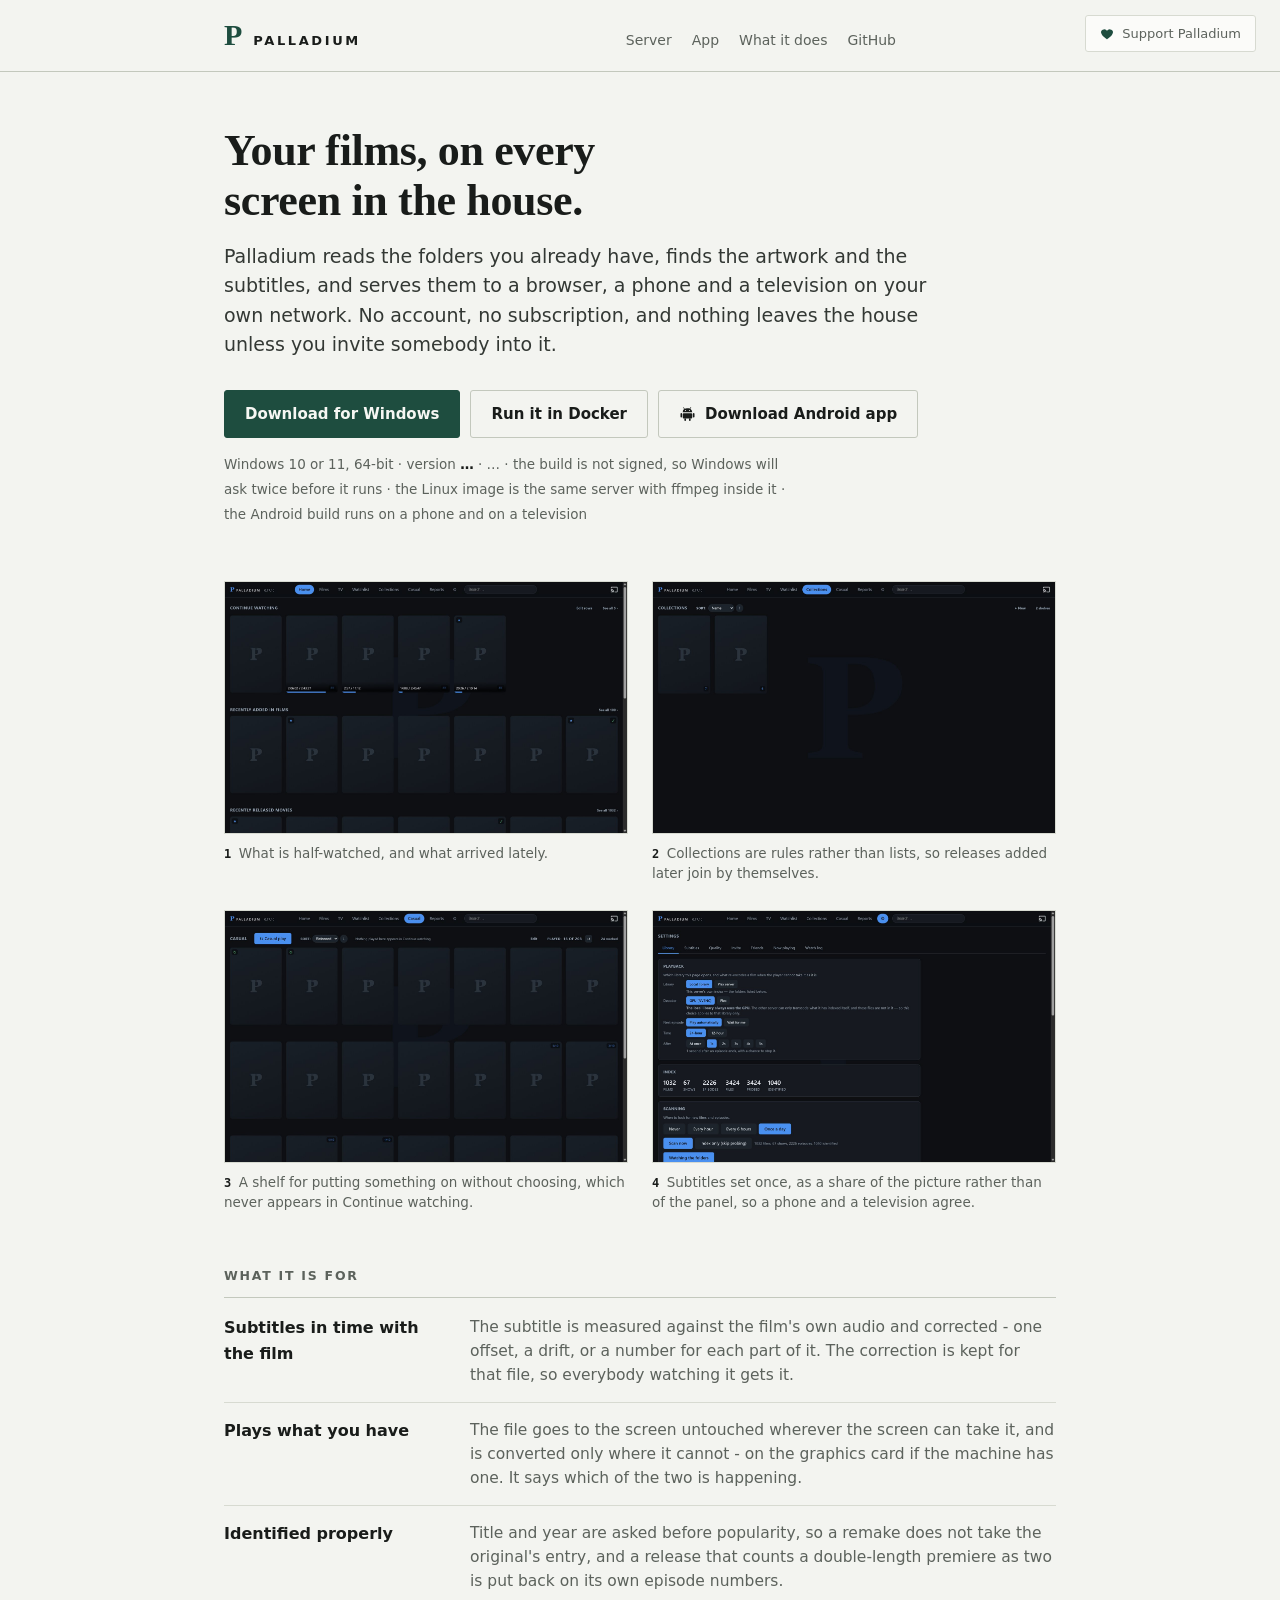
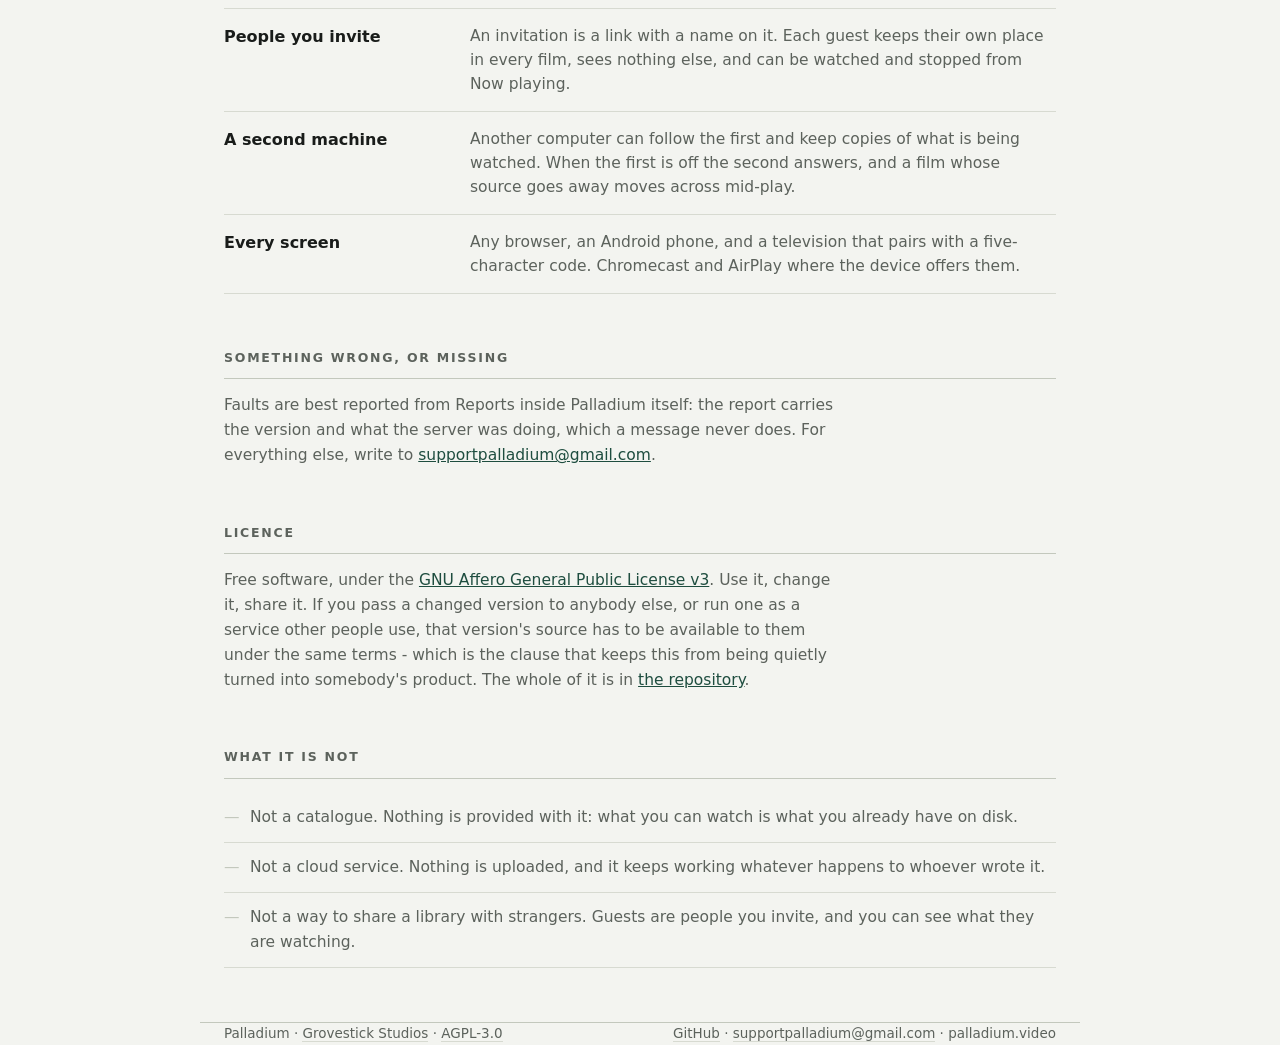
==== site/index.html @ fcfaceb7 "Palladium 0.17.181 A media server for the folders you already have: it indexes films and series, fet" ====
<!doctype html>
<html lang="en">
<head>
<meta charset="utf-8">
<meta name="viewport" content="width=device-width, initial-scale=1">
<title>Palladium</title>
<meta name="description" content="A media server you run yourself. Your films and series, on every screen in the house. Windows installer or Docker image, no account, nothing uploaded.">
<meta property="og:title" content="Palladium">
<meta property="og:description" content="Your films and series, on every screen in the house. No account, no subscription, nothing uploaded.">
<meta property="og:type" content="website">
<link rel="icon" href="data:image/svg+xml,<svg xmlns='http://www.w3.org/2000/svg' viewBox='0 0 32 32'><text y='25' x='6' font-family='Georgia,serif' font-size='26' font-weight='700' fill='%231e4d3f'>P</text></svg>">
<style>
/* ---- paper ----
   A page about somebody's own library, set like something out of one: paper rather
   than a screen, ink rather than white text, and one colour - the green of a library
   binding - doing every job an accent has to do. Nothing is loaded from anywhere: the
   faces are the ones already on the machine reading this, which is also the only
   honest arrangement for a page that promises nothing is sent anywhere. */
:root{
  --paper:#f3f4f0;      /* a cool paper, biased green rather than cream */
  --plate:#fbfbf9;      /* what sits on it: lighter, never a shadow */
  --line:#d7dad1;
  --rule:#c3c8bd;       /* the darker hairline, for what divides sections */
  --ink:#191c1a;
  --muted:#5c625c;
  --accent:#1e4d3f;     /* a binding, not a button */
  --accentIn:#f6f7f3;
  --serif:"Iowan Old Style","Palatino Linotype",Palatino,"Book Antiqua",Georgia,serif;
  --sans:system-ui,-apple-system,"Segoe UI",Roboto,"Helvetica Neue",sans-serif;
  --mono:ui-monospace,"Cascadia Mono",Consolas,"DejaVu Sans Mono",monospace;
}
*{box-sizing:border-box}
body{margin:0;background:var(--paper);color:var(--ink);
  font:17px/1.62 var(--sans);-webkit-font-smoothing:antialiased}
a{color:var(--accent)}
.wrap{max-width:880px;margin:0 auto;padding:0 24px}

/* ---- masthead ---- */
header{border-bottom:1px solid var(--rule)}
header .wrap{display:flex;align-items:baseline;gap:20px;padding:20px 24px 16px}
.brand{display:flex;align-items:baseline;gap:11px;text-decoration:none;color:var(--ink)}
.brand b{font-family:var(--serif);font-size:30px;line-height:1;color:var(--accent);
  font-weight:600}
.brand span{font-weight:600;letter-spacing:.2em;text-transform:uppercase;font-size:13px}
nav{margin-left:auto;display:flex;gap:20px;font-size:14px;padding-right:160px}
nav a{color:var(--muted);text-decoration:none;padding-bottom:2px;
  border-bottom:1px solid transparent}
nav a:hover{color:var(--ink);border-bottom-color:var(--rule)}

/* ---- the opening ---- */
h1{font-family:var(--serif);font-weight:600;font-size:clamp(31px,5vw,44px);
  line-height:1.14;letter-spacing:-.008em;margin:54px 0 16px;max-width:19ch;
  text-wrap:balance}
.lede{font-size:19px;line-height:1.55;max-width:60ch;margin:0 0 30px;color:#333834}

.take{display:flex;gap:10px;flex-wrap:wrap;margin:0 0 14px}
.dl{display:inline-flex;align-items:center;background:var(--accent);color:var(--accentIn);
  border:1px solid var(--accent);border-radius:3px;padding:11px 20px;font-weight:600;
  font-size:15px;text-decoration:none}
.dl:hover{background:#173d32;border-color:#173d32}
.dl.quiet{background:transparent;color:var(--ink);border-color:var(--rule)}
.dl.quiet:hover{background:var(--plate);border-color:var(--muted)}
.droid{width:17px;height:17px;fill:currentColor;margin-right:9px;flex:0 0 auto}
.facts{color:var(--muted);font-size:13.5px;line-height:1.85;margin:0 0 54px;
  max-width:66ch}
.facts b{color:var(--ink);font-variant-numeric:tabular-nums}

/* ---- plates ----
   Screenshots as plates in a manual: numbered, ruled off, captioned underneath. The
   numbers are not decoration - four pictures of one program need telling apart, and
   a caption that begins with its own number can be referred to. */
.plates{display:grid;grid-template-columns:1fr 1fr;gap:26px 24px;margin:0 0 54px}
.plates figure{margin:0}
.plates img{width:100%;height:auto;display:block;border:1px solid var(--line);
  background:var(--plate)}
.plates figcaption{margin:9px 0 0;color:var(--muted);font-size:13.5px;line-height:1.5}
.plates figcaption b{color:var(--ink);font-weight:600;font-family:var(--mono);
  font-size:12px;letter-spacing:.04em;margin-right:7px}

h2{font-family:var(--sans);font-size:12.5px;letter-spacing:.14em;text-transform:uppercase;
  color:var(--muted);font-weight:700;margin:0 0 2px;padding-bottom:10px;
  border-bottom:1px solid var(--rule)}

/* ---- what it is for: a ruled list, read down ---- */
.does{margin:0 0 54px}
.does div{display:grid;grid-template-columns:220px 1fr;gap:6px 26px;
  padding:15px 0;border-bottom:1px solid var(--line)}
.does b{font-size:16px;font-weight:600}
.does p{margin:0;color:var(--muted);font-size:15.5px;line-height:1.55}

.plain{margin:14px 0 54px;padding:0;list-style:none;color:var(--muted);font-size:15.5px}
.plain li{margin:0;padding:12px 0 12px 26px;border-bottom:1px solid var(--line);
  position:relative}
.plain li::before{content:"\2014";position:absolute;left:0;color:var(--rule)}

.write{margin:14px 0 54px;color:var(--muted);font-size:15.5px;max-width:62ch}

footer{border-top:1px solid var(--rule);margin-top:10px;padding:22px 0 46px;
  color:var(--muted);font-size:13.5px;display:flex;justify-content:space-between;
  gap:16px;flex-wrap:wrap}
footer a{color:var(--muted);text-decoration:none;border-bottom:1px solid var(--line)}
footer a:hover{color:var(--accent);border-bottom-color:var(--accent)}

/* ---- the tin by the door ----
   Top right, small and quiet. Nothing here is asked for; it is only left where
   somebody who wants to can find it. */
#give{position:fixed;right:24px;top:15px;z-index:5;
  display:inline-flex;align-items:center;gap:8px;
  padding:7px 14px;border-radius:3px;border:1px solid var(--line);
  background:var(--plate);color:var(--muted);cursor:pointer;font:inherit;font-size:13px}
#give:hover,#give:focus-visible{color:var(--ink);border-color:var(--muted)}
#give svg{width:14px;height:14px;fill:var(--accent)}

#tin{position:fixed;inset:0;z-index:6;display:none;align-items:center;
  justify-content:center;background:rgba(25,28,26,.45);padding:20px}
#tin.on{display:flex}
#tin .card{max-width:400px;width:100%;padding:28px 28px 22px;border-radius:3px;
  background:var(--plate);border:1px solid var(--rule);text-align:center}
#tin h3{font-family:var(--serif);margin:0 0 10px;font-size:22px;font-weight:600}
#tin p{margin:0 0 18px;color:var(--muted);font-size:14.5px;line-height:1.55}
#tin img{width:186px;height:186px;margin:0 auto 18px;display:block;
  border:1px solid var(--line);background:#fff;padding:8px}
#tin .go{display:inline-block;padding:10px 22px;border-radius:3px;
  background:var(--accent);color:var(--accentIn);text-decoration:none;font-weight:600}
#tin .go:hover{background:#173d32}
#tin .shut{display:block;margin:14px auto 0;background:none;border:0;
  color:var(--muted);font:inherit;font-size:13.5px;cursor:pointer}
#tin .shut:hover{color:var(--ink)}

@media (max-width:720px){
  .plates,.does div{grid-template-columns:1fr}
  .does div{gap:3px}
  nav{padding-right:0;gap:16px;font-size:13.5px}
  header .wrap{flex-wrap:wrap;gap:12px}
  #give{right:16px;top:auto;bottom:14px;font-size:12.5px}
}
</style>
</head>
<body>
<header><div class="wrap">
  <a class="brand" href="/"><b>P</b> <span>Palladium</span></a>
  <nav>
    <a href="/server">Server</a>
    <a href="/app">App</a>
    <a href="/features">What it does</a>
    <a href="https://github.com/grovestick/palladium">GitHub</a>
  </nav>
</div></header>

<main class="wrap">
  <h1>Your films, on every screen in the house.</h1>
  <p class="lede">Palladium reads the folders you already have, finds the artwork and
  the subtitles, and serves them to a browser, a phone and a television on your own
  network. No account, no subscription, and nothing leaves the house unless you invite
  somebody into it.</p>

  <div class="take">
    <a class="dl" href="https://get.palladium.video/build">Download for Windows</a>
    <a class="dl quiet" href="/server#linux">Run it in Docker</a>
    <a class="dl quiet" href="/app"><svg class="droid" viewBox="0 0 24 24" aria-hidden="true"><path d="M7.1 5.6 5.9 3.7a.45.45 0 0 1 .76-.48l1.25 1.98A7.7 7.7 0 0 1 12 4.5c1.09 0 2.13.19 3.09.53l1.25-1.98a.45.45 0 1 1 .76.48l-1.2 1.9A6.2 6.2 0 0 1 18.7 10.4H5.3a6.2 6.2 0 0 1 1.8-4.8zM9.1 8.5a.78.78 0 1 0 0-1.56.78.78 0 0 0 0 1.56zm5.8 0a.78.78 0 1 0 0-1.56.78.78 0 0 0 0 1.56z"/><rect x="5.3" y="11.5" width="13.4" height="7.6" rx="1.3"/><rect x="2.1" y="11.4" width="2.3" height="6.2" rx="1.15"/><rect x="19.6" y="11.4" width="2.3" height="6.2" rx="1.15"/><rect x="7.6" y="18.6" width="2.3" height="4.1" rx="1.15"/><rect x="14.1" y="18.6" width="2.3" height="4.1" rx="1.15"/></svg>Download Android app</a>
  </div>
  <p class="facts">
    Windows 10 or 11, 64-bit &middot; version <b id="ver">…</b> &middot;
    <span id="size">…</span> &middot; the build is not signed, so Windows will ask
    twice before it runs &middot; the Linux image is the same server with ffmpeg
    inside it &middot; the Android build runs on a phone and on a television
  </p>

  <div class="plates">
    <figure>
      <img src="img/home.jpg" alt="The front page: rows of what is being watched and what was added"
           width="1600" height="1000" loading="lazy">
      <figcaption><b>1</b>What is half-watched, and what arrived lately.</figcaption>
    </figure>
    <figure>
      <img src="img/collections.jpg" alt="Collections drawn as posters, each with what it holds"
           width="1600" height="1000" loading="lazy">
      <figcaption><b>2</b>Collections are rules rather than lists, so releases added
      later join by themselves.</figcaption>
    </figure>
    <figure>
      <img src="img/casual.jpg" alt="The casual shelf, with the shuffle button and how far it has got"
           width="1600" height="1000" loading="lazy">
      <figcaption><b>3</b>A shelf for putting something on without choosing, which
      never appears in Continue watching.</figcaption>
    </figure>
    <figure>
      <img src="img/settings.jpg" alt="The settings screen, with the subtitle appearance controls"
           width="1600" height="1000" loading="lazy">
      <figcaption><b>4</b>Subtitles set once, as a share of the picture rather than of
      the panel, so a phone and a television agree.</figcaption>
    </figure>
  </div>

  <h2>What it is for</h2>
  <div class="does">
    <div><b>Subtitles in time with the film</b><p>The subtitle is measured against the
      film's own audio and corrected - one offset, a drift, or a number for each part
      of it. The correction is kept for that file, so everybody watching it gets
      it.</p></div>
    <div><b>Plays what you have</b><p>The file goes to the screen untouched wherever
      the screen can take it, and is converted only where it cannot - on the graphics
      card if the machine has one. It says which of the two is happening.</p></div>
    <div><b>Identified properly</b><p>Title and year are asked before popularity, so a
      remake does not take the original's entry, and a release that counts a
      double-length premiere as two is put back on its own episode numbers.</p></div>
    <div><b>People you invite</b><p>An invitation is a link with a name on it. Each
      guest keeps their own place in every film, sees nothing else, and can be watched
      and stopped from Now playing.</p></div>
    <div><b>A second machine</b><p>Another computer can follow the first and keep
      copies of what is being watched. When the first is off the second answers, and a
      film whose source goes away moves across mid-play.</p></div>
    <div><b>Every screen</b><p>Any browser, an Android phone, and a television that
      pairs with a five-character code. Chromecast and AirPlay where the device offers
      them.</p></div>
  </div>

  <h2>Something wrong, or missing</h2>
  <p class="write">Faults are best reported from Reports inside Palladium itself: the
  report carries the version and what the server was doing, which a message never
  does. For everything else, write to
  <a href="mailto:supportpalladium@gmail.com">supportpalladium@gmail.com</a><noscript> (supportpalladium at gmail dot com)</noscript>.</p>

  <h2>Licence</h2>
  <p class="write">Free software, under the
  <a href="https://www.gnu.org/licenses/agpl-3.0.html">GNU Affero General Public License v3</a>. Use it, change it, share it.
  If you pass a changed version to anybody else, or run one as a service other people
  use, that version's source has to be available to them under the same terms - which
  is the clause that keeps this from being quietly turned into somebody's product.
  The whole of it is in <a href="https://github.com/grovestick/palladium">the repository</a>.</p>

  <h2>What it is not</h2>
  <ul class="plain">
    <li>Not a catalogue. Nothing is provided with it: what you can watch is what you
      already have on disk.</li>
    <li>Not a cloud service. Nothing is uploaded, and it keeps working whatever
      happens to whoever wrote it.</li>
    <li>Not a way to share a library with strangers. Guests are people you invite, and
      you can see what they are watching.</li>
  </ul>
</main>

<footer class="wrap">
  <span>Palladium &middot; <a href="https://grovestick.com/">Grovestick Studios</a>
        &middot; <a href="https://www.gnu.org/licenses/agpl-3.0.html">AGPL-3.0</a></span>
  <span><a href="https://github.com/grovestick/palladium">GitHub</a> &middot;
        <a href="mailto:supportpalladium@gmail.com">supportpalladium@gmail.com</a><noscript> (supportpalladium at gmail dot com)</noscript> &middot; palladium.video</span>
</footer>

<!-- The tin by the door: the same PayPal link as a button and as a code to scan. -->
<button id="give" type="button" aria-haspopup="dialog">
  <svg viewBox="0 0 24 24" aria-hidden="true"><path d="M12 21s-7.5-4.7-9.3-9A5.2 5.2 0 0 1 12 6.6 5.2 5.2 0 0 1 21.3 12c-1.8 4.3-9.3 9-9.3 9z"/></svg>
  Support Palladium
</button>

<div id="tin" role="dialog" aria-modal="true" aria-labelledby="tinhead">
  <div class="card">
    <h3 id="tinhead">Support Palladium</h3>
    <p>Palladium is free, and it stays free. If it has earned a place in your evenings
       and you would like to put something in, it goes straight back into the work -
       the hours, and the machines it is tested on. Entirely optional, and quietly
       appreciated.</p>
    <img id="tinqr" src="img/donate.png" alt="A code to scan to donate" hidden>
    <a class="go" id="tinlink" href="#" target="_blank" rel="noopener">Donate with PayPal</a>
    <button class="shut" type="button">No thanks</button>
  </div>
</div>

<script>
// Where the button and the code both point: the same PayPal link the code carries.
var PAYPAL = "https://www.paypal.com/qrcodes/managed/90dfb904-1238-445b-a74c-0c87d6259cdc";

(function () {
  var give = document.getElementById("give");
  var tin = document.getElementById("tin");
  var link = document.getElementById("tinlink");
  var qr = document.getElementById("tinqr");
  link.href = PAYPAL;
  // the picture only appears if it is there: a broken image is worse than none
  var probe = new Image();
  probe.onload = function () { qr.hidden = false; };
  probe.src = "img/donate.png";

  var show = function (on) {
    tin.classList.toggle("on", on);
    if (on) link.focus();
    else give.focus();
  };
  give.onclick = function () { show(true); };
  tin.querySelector(".shut").onclick = function () { show(false); };
  tin.onclick = function (e) { if (e.target === tin) show(false); };
  document.addEventListener("keydown", function (e) {
    if (e.key === "Escape" && tin.classList.contains("on")) show(false);
  });
})();

// the numbers come from the file the server itself reads, so the page and a running
// copy never disagree about which build is current
fetch("/server.json").then(function (r) { return r.json(); }).then(function (said) {
  document.getElementById("ver").textContent = said.version || "";
  document.getElementById("size").textContent =
    Math.round((said.size || 0) / 1e6) + " MB";
}).catch(function () {});
</script>
</body>
</html>
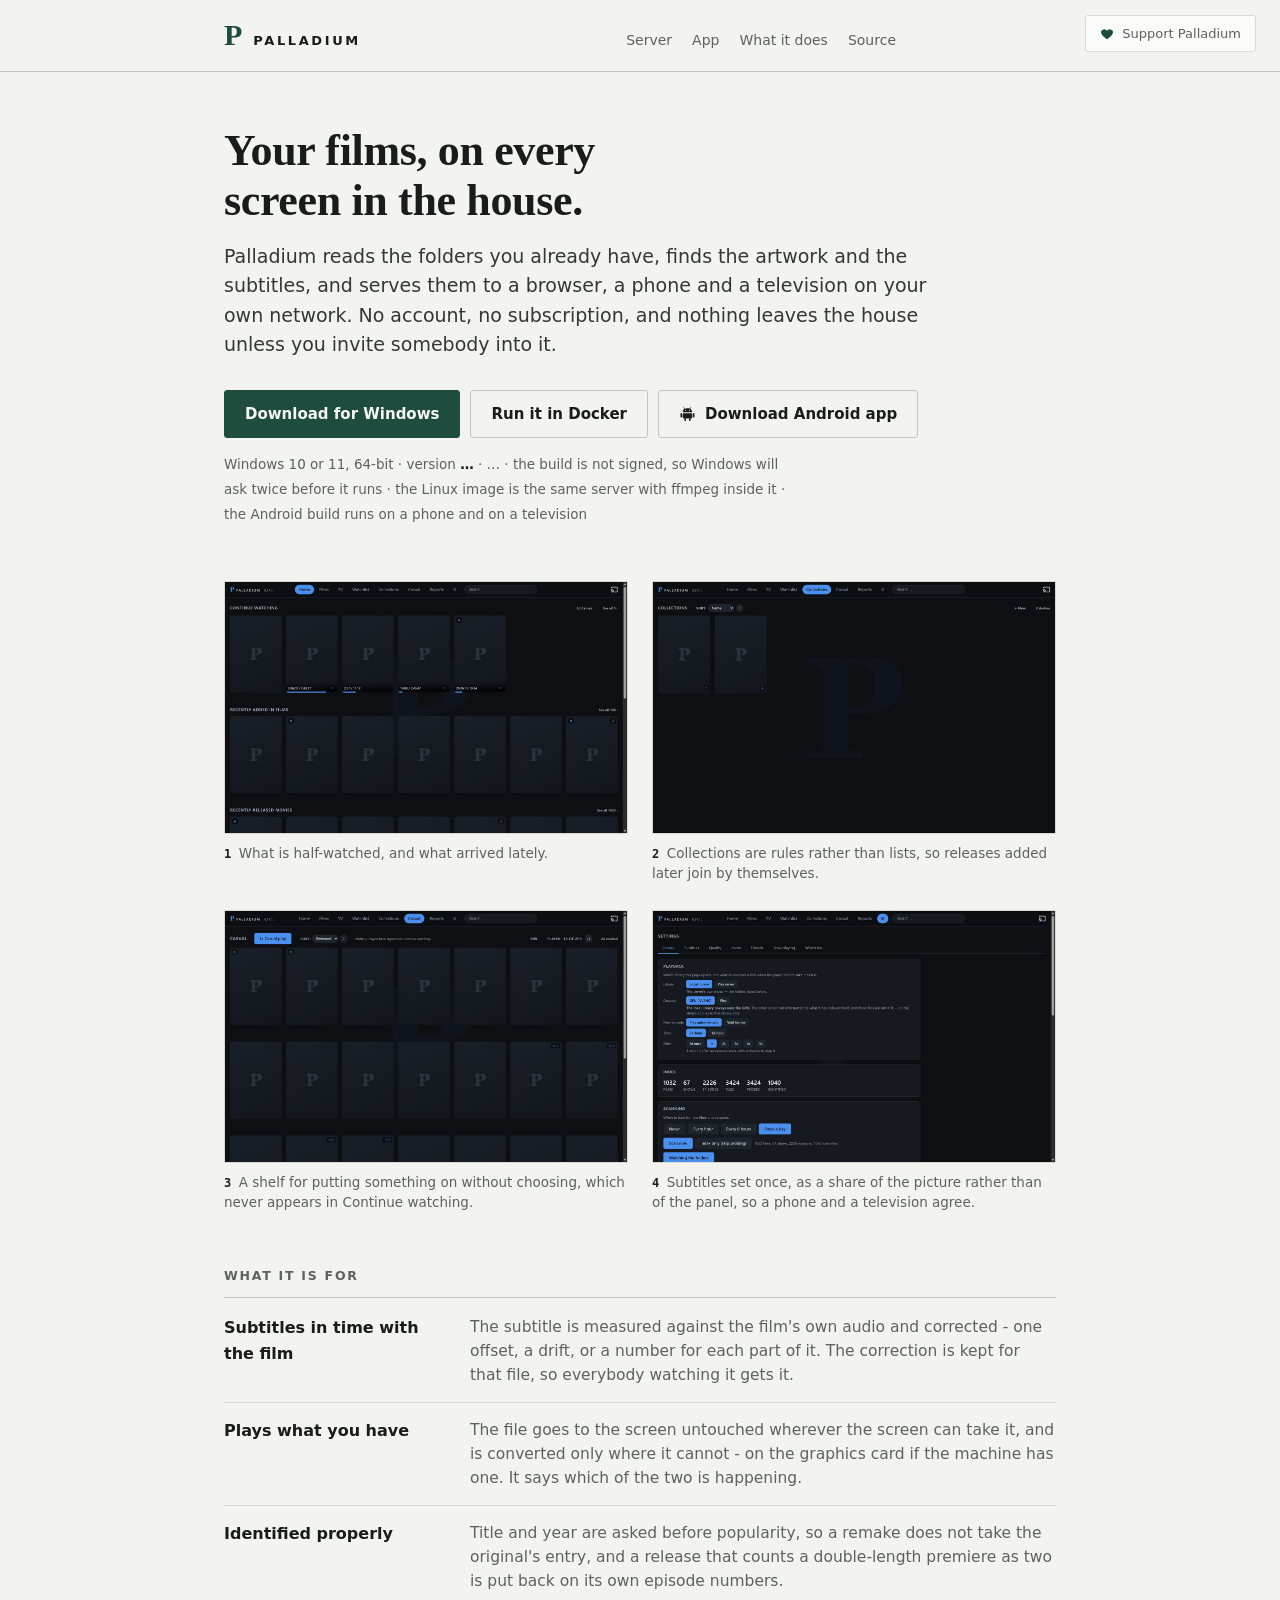
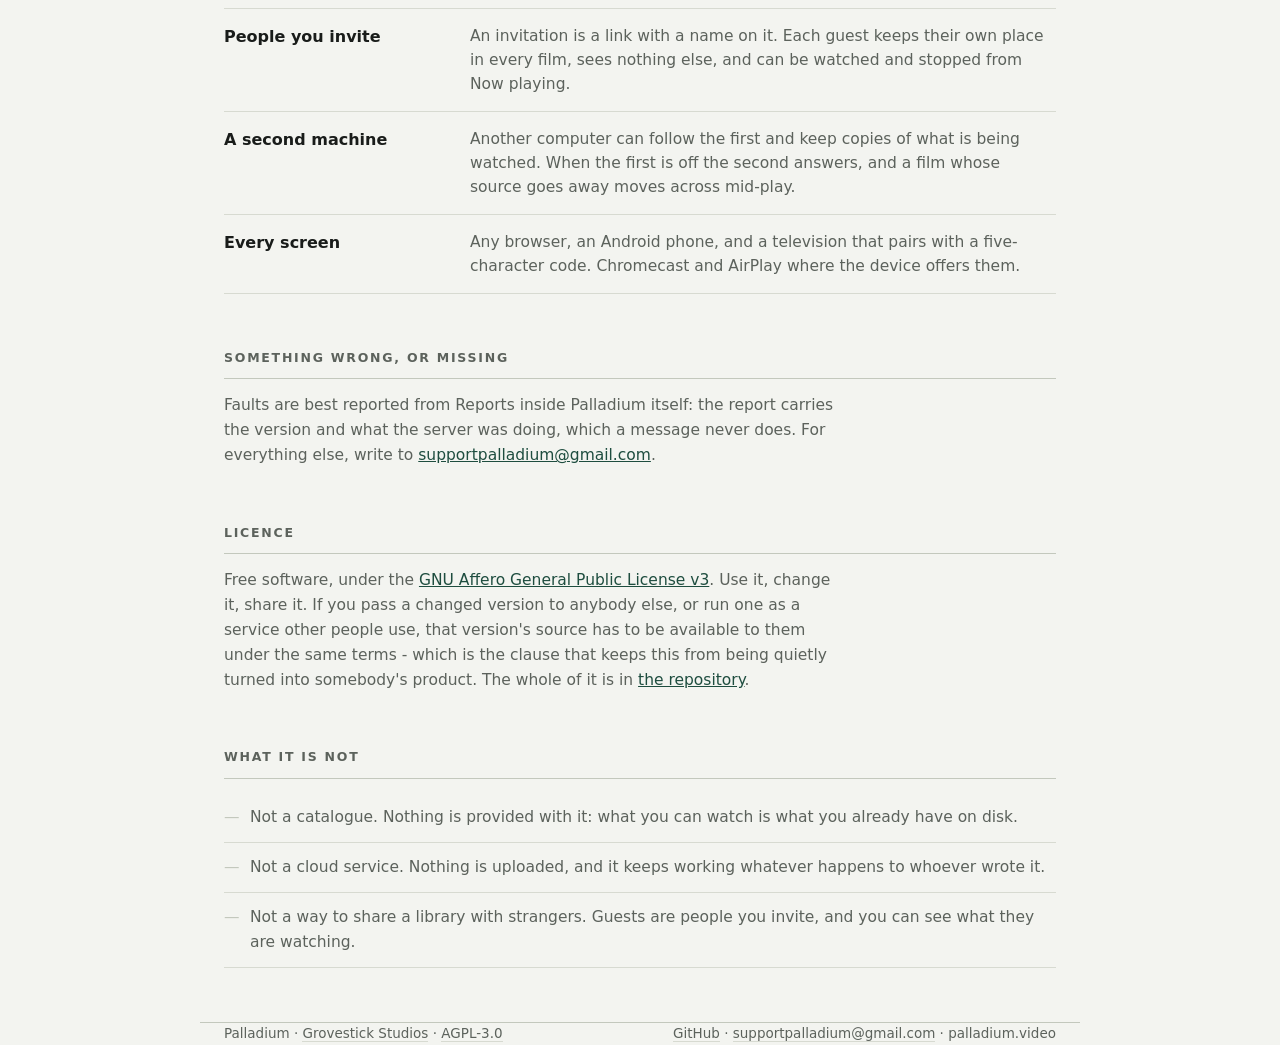
==== commit 52ab7d66: "Say whose the two players are dash.js is BSD 3-Clause and hls.js is Apache 2.0; both require their n" ====
--- a/site/index.html
+++ b/site/index.html
@@ -143,7 +143,7 @@
     <a href="/server">Server</a>
     <a href="/app">App</a>
     <a href="/features">What it does</a>
-    <a href="https://github.com/grovestick/palladium">GitHub</a>
+    <a href="/source">Source</a>
   </nav>
 </div></header>
 
@@ -227,7 +227,7 @@
   If you pass a changed version to anybody else, or run one as a service other people
   use, that version's source has to be available to them under the same terms - which
   is the clause that keeps this from being quietly turned into somebody's product.
-  The whole of it is in <a href="https://github.com/grovestick/palladium">the repository</a>.</p>
+  The whole of it is in <a href="https://github.com/Grovestick/palladium">the repository</a>.</p>
 
   <h2>What it is not</h2>
   <ul class="plain">
@@ -243,7 +243,7 @@
 <footer class="wrap">
   <span>Palladium &middot; <a href="https://grovestick.com/">Grovestick Studios</a>
         &middot; <a href="https://www.gnu.org/licenses/agpl-3.0.html">AGPL-3.0</a></span>
-  <span><a href="https://github.com/grovestick/palladium">GitHub</a> &middot;
+  <span><a href="https://github.com/Grovestick/palladium">GitHub</a> &middot;
         <a href="mailto:supportpalladium@gmail.com">supportpalladium@gmail.com</a><noscript> (supportpalladium at gmail dot com)</noscript> &middot; palladium.video</span>
 </footer>
 
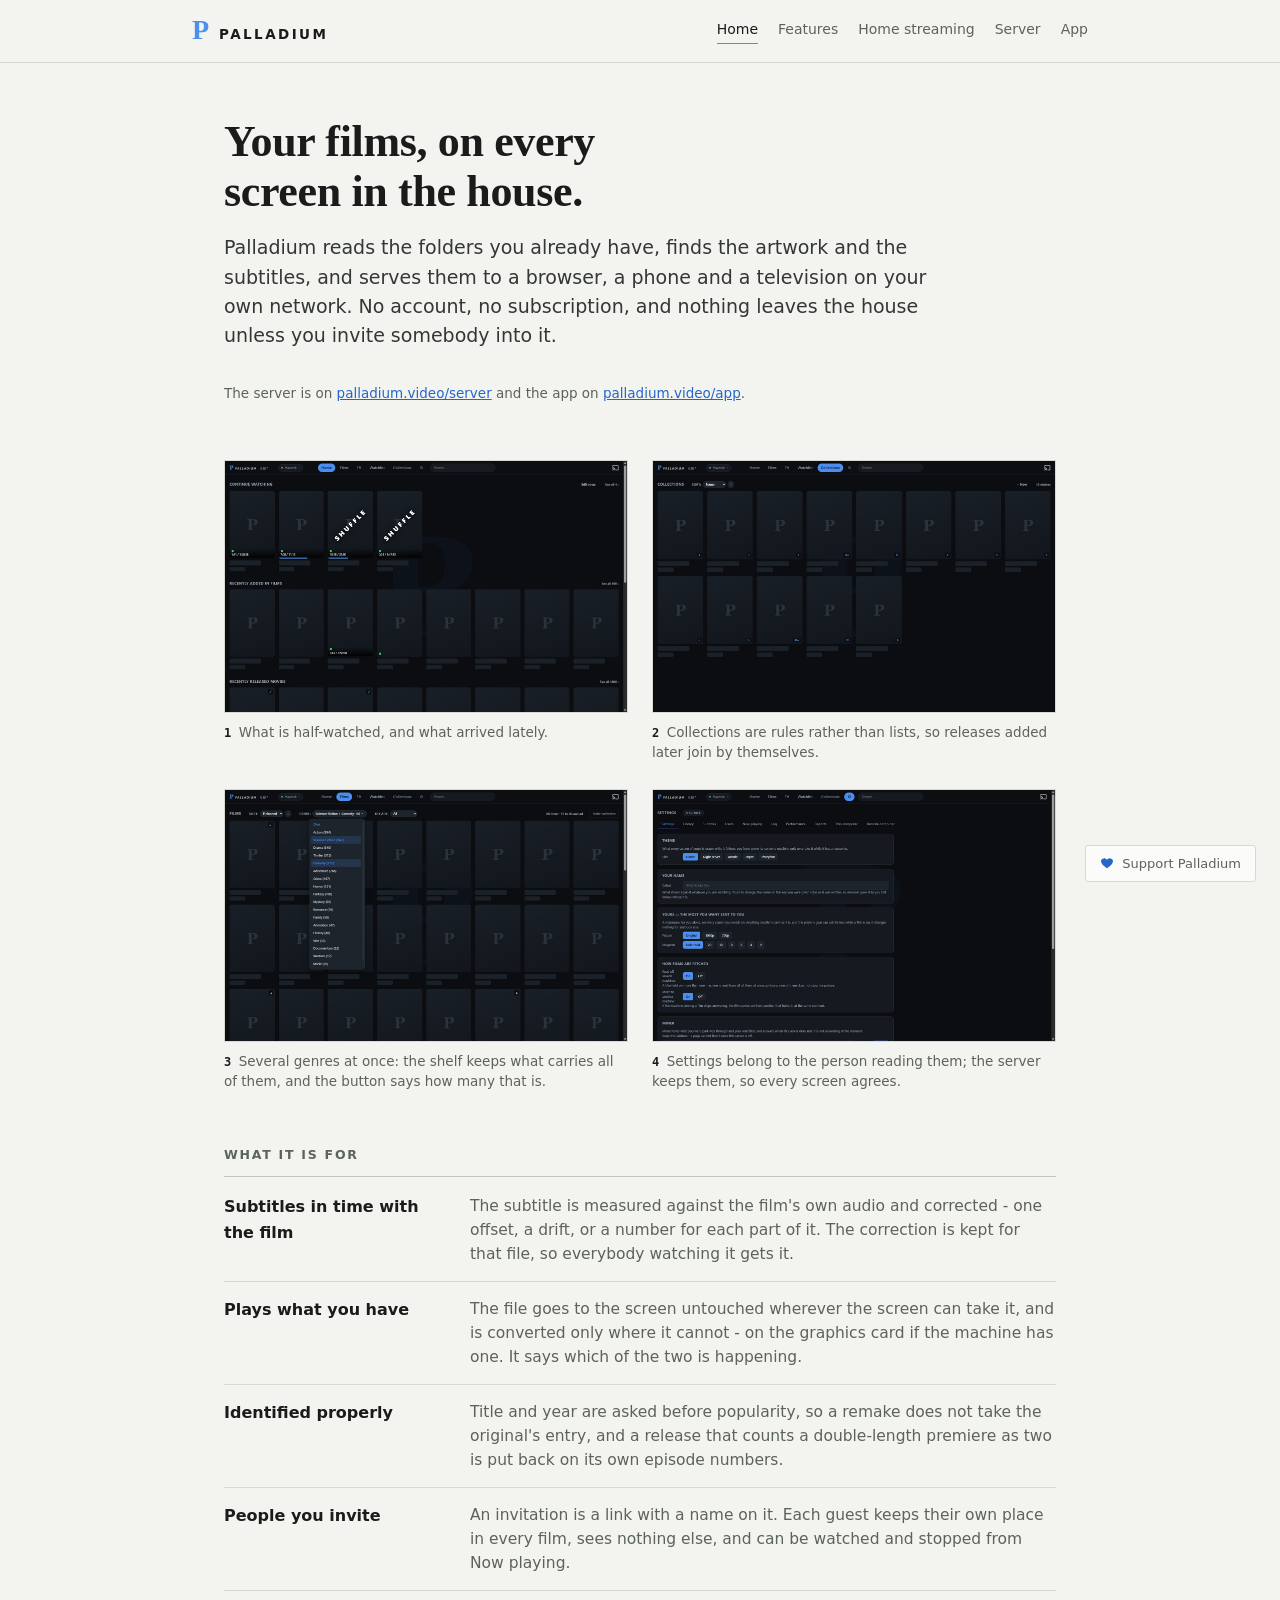
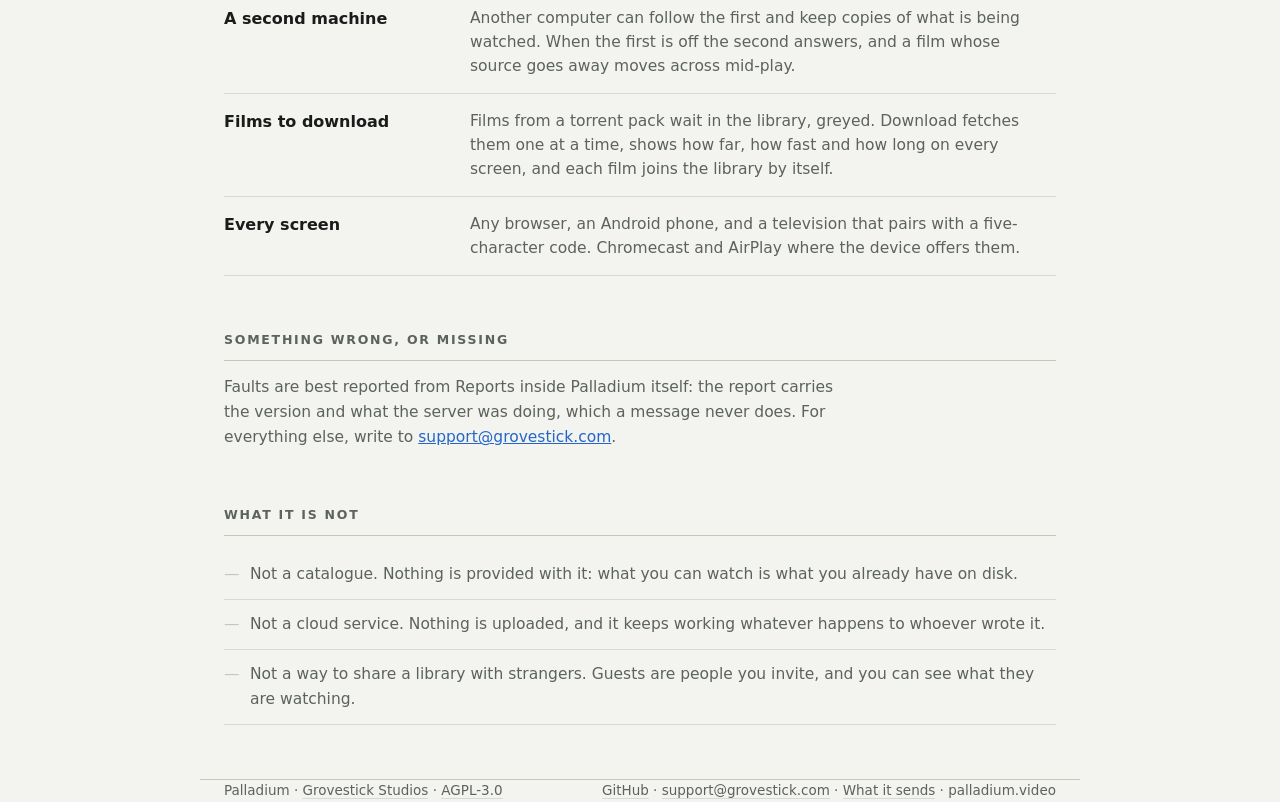
==== commit 5c50993d: "0.18.23: downloads, a way in from outside, and a copy that keeps up A day of work on one line rather" ====
--- a/site/index.html
+++ b/site/index.html
@@ -8,7 +8,7 @@
 <meta property="og:title" content="Palladium">
 <meta property="og:description" content="Your films and series, on every screen in the house. No account, no subscription, nothing uploaded.">
 <meta property="og:type" content="website">
-<link rel="icon" href="data:image/svg+xml,<svg xmlns='http://www.w3.org/2000/svg' viewBox='0 0 32 32'><text y='25' x='6' font-family='Georgia,serif' font-size='26' font-weight='700' fill='%231e4d3f'>P</text></svg>">
+<link rel="icon" href="data:image/svg+xml,<svg xmlns='http://www.w3.org/2000/svg' viewBox='0 0 32 32'><text y='25' x='6' font-family='Georgia,serif' font-size='26' font-weight='700' fill='%234a90f0'>P</text></svg>">
 <style>
 /* ---- paper ----
    A page about somebody's own library, set like something out of one: paper rather
@@ -23,7 +23,7 @@
   --rule:#c3c8bd;       /* the darker hairline, for what divides sections */
   --ink:#191c1a;
   --muted:#5c625c;
-  --accent:#1e4d3f;     /* a binding, not a button */
+  --accent:#2466c9;     /* a binding, not a button */
   --accentIn:#f6f7f3;
   --serif:"Iowan Old Style","Palatino Linotype",Palatino,"Book Antiqua",Georgia,serif;
   --sans:system-ui,-apple-system,"Segoe UI",Roboto,"Helvetica Neue",sans-serif;
@@ -35,17 +35,6 @@
 a{color:var(--accent)}
 .wrap{max-width:880px;margin:0 auto;padding:0 24px}
 
-/* ---- masthead ---- */
-header{border-bottom:1px solid var(--rule)}
-header .wrap{display:flex;align-items:baseline;gap:20px;padding:20px 24px 16px}
-.brand{display:flex;align-items:baseline;gap:11px;text-decoration:none;color:var(--ink)}
-.brand b{font-family:var(--serif);font-size:30px;line-height:1;color:var(--accent);
-  font-weight:600}
-.brand span{font-weight:600;letter-spacing:.2em;text-transform:uppercase;font-size:13px}
-nav{margin-left:auto;display:flex;gap:20px;font-size:14px;padding-right:160px}
-nav a{color:var(--muted);text-decoration:none;padding-bottom:2px;
-  border-bottom:1px solid transparent}
-nav a:hover{color:var(--ink);border-bottom-color:var(--rule)}
 
 /* ---- the opening ---- */
 h1{font-family:var(--serif);font-weight:600;font-size:clamp(31px,5vw,44px);
@@ -57,7 +46,7 @@
 .dl{display:inline-flex;align-items:center;background:var(--accent);color:var(--accentIn);
   border:1px solid var(--accent);border-radius:3px;padding:11px 20px;font-weight:600;
   font-size:15px;text-decoration:none}
-.dl:hover{background:#173d32;border-color:#173d32}
+.dl:hover{background:#1b4f9c;border-color:#1b4f9c}
 .dl.quiet{background:transparent;color:var(--ink);border-color:var(--rule)}
 .dl.quiet:hover{background:var(--plate);border-color:var(--muted)}
 .droid{width:17px;height:17px;fill:currentColor;margin-right:9px;flex:0 0 auto}
@@ -104,7 +93,7 @@
 /* ---- the tin by the door ----
    Top right, small and quiet. Nothing here is asked for; it is only left where
    somebody who wants to can find it. */
-#give{position:fixed;right:24px;top:15px;z-index:5;
+#give{position:fixed;right:24px;bottom:18px;z-index:5;
   display:inline-flex;align-items:center;gap:8px;
   padding:7px 14px;border-radius:3px;border:1px solid var(--line);
   background:var(--plate);color:var(--muted);cursor:pointer;font:inherit;font-size:13px}
@@ -122,7 +111,7 @@
   border:1px solid var(--line);background:#fff;padding:8px}
 #tin .go{display:inline-block;padding:10px 22px;border-radius:3px;
   background:var(--accent);color:var(--accentIn);text-decoration:none;font-weight:600}
-#tin .go:hover{background:#173d32}
+#tin .go:hover{background:#1b4f9c}
 #tin .shut{display:block;margin:14px auto 0;background:none;border:0;
   color:var(--muted);font:inherit;font-size:13.5px;cursor:pointer}
 #tin .shut:hover{color:var(--ink)}
@@ -130,20 +119,32 @@
 @media (max-width:720px){
   .plates,.does div{grid-template-columns:1fr}
   .does div{gap:3px}
-  nav{padding-right:0;gap:16px;font-size:13.5px}
-  header .wrap{flex-wrap:wrap;gap:12px}
   #give{right:16px;top:auto;bottom:14px;font-size:12.5px}
 }
+
+/* one masthead on every page: same width, height and scrollbar, so the menu stays put */
+html{overflow-y:scroll}
+header{border-bottom:1px solid #d7dad1;padding:0}
+header .wrap{max-width:940px;display:flex;align-items:center;gap:20px;padding:16px 22px}
+.brand{display:flex;align-items:baseline;gap:10px;text-decoration:none;color:#191c1a}
+.brand b{font-family:var(--serif);font-size:28px;line-height:1;color:#4a90f0;font-weight:600}
+.brand span{font-weight:600;letter-spacing:.18em;text-transform:uppercase;font-size:13.5px}
+nav{margin-left:auto;display:flex;flex-wrap:wrap;gap:6px 20px;font-size:14px;line-height:1.6}
+nav a{color:#5c625c;text-decoration:none;padding-bottom:2px;border-bottom:1px solid transparent}
+nav a:hover{color:#191c1a;border-bottom-color:#d7dad1}
+nav a[aria-current=page]{color:#191c1a;border-bottom-color:#4a90f0}
+@media (max-width:640px){header .wrap{flex-wrap:wrap;gap:10px} nav{margin-left:0;gap:6px 16px;font-size:13.5px}}
 </style>
 </head>
 <body>
 <header><div class="wrap">
   <a class="brand" href="/"><b>P</b> <span>Palladium</span></a>
   <nav>
+    <a href="/" aria-current="page">Home</a>
+    <a href="/features">Features</a>
+    <a href="/home-streaming">Home streaming</a>
     <a href="/server">Server</a>
     <a href="/app">App</a>
-    <a href="/features">What it does</a>
-    <a href="/source">Source</a>
   </nav>
 </div></header>
 
@@ -154,41 +155,32 @@
   network. No account, no subscription, and nothing leaves the house unless you invite
   somebody into it.</p>
 
-  <div class="take">
-    <a class="dl" href="https://get.palladium.video/build">Download for Windows</a>
-    <a class="dl quiet" href="/server#linux">Run it in Docker</a>
-    <a class="dl quiet" href="/app"><svg class="droid" viewBox="0 0 24 24" aria-hidden="true"><path d="M7.1 5.6 5.9 3.7a.45.45 0 0 1 .76-.48l1.25 1.98A7.7 7.7 0 0 1 12 4.5c1.09 0 2.13.19 3.09.53l1.25-1.98a.45.45 0 1 1 .76.48l-1.2 1.9A6.2 6.2 0 0 1 18.7 10.4H5.3a6.2 6.2 0 0 1 1.8-4.8zM9.1 8.5a.78.78 0 1 0 0-1.56.78.78 0 0 0 0 1.56zm5.8 0a.78.78 0 1 0 0-1.56.78.78 0 0 0 0 1.56z"/><rect x="5.3" y="11.5" width="13.4" height="7.6" rx="1.3"/><rect x="2.1" y="11.4" width="2.3" height="6.2" rx="1.15"/><rect x="19.6" y="11.4" width="2.3" height="6.2" rx="1.15"/><rect x="7.6" y="18.6" width="2.3" height="4.1" rx="1.15"/><rect x="14.1" y="18.6" width="2.3" height="4.1" rx="1.15"/></svg>Download Android app</a>
-  </div>
-  <p class="facts">
-    Windows 10 or 11, 64-bit &middot; version <b id="ver">…</b> &middot;
-    <span id="size">…</span> &middot; the build is not signed, so Windows will ask
-    twice before it runs &middot; the Linux image is the same server with ffmpeg
-    inside it &middot; the Android build runs on a phone and on a television
-  </p>
+  <p class="facts">The server is on <a href="/server">palladium.video/server</a> and the
+  app on <a href="/app">palladium.video/app</a>.</p>
 
   <div class="plates">
     <figure>
-      <img src="img/home.jpg" alt="The front page: rows of what is being watched and what was added"
+      <img src="img/home-blue.jpg" alt="The front page: rows of what is being watched and what was added"
            width="1600" height="1000" loading="lazy">
       <figcaption><b>1</b>What is half-watched, and what arrived lately.</figcaption>
     </figure>
     <figure>
-      <img src="img/collections.jpg" alt="Collections drawn as posters, each with what it holds"
+      <img src="img/collections-blue.jpg" alt="Collections drawn as posters, each with what it holds"
            width="1600" height="1000" loading="lazy">
       <figcaption><b>2</b>Collections are rules rather than lists, so releases added
       later join by themselves.</figcaption>
     </figure>
     <figure>
-      <img src="img/casual.jpg" alt="The casual shelf, with the shuffle button and how far it has got"
-           width="1600" height="1000" loading="lazy">
-      <figcaption><b>3</b>A shelf for putting something on without choosing, which
-      never appears in Continue watching.</figcaption>
-    </figure>
-    <figure>
-      <img src="img/settings.jpg" alt="The settings screen, with the subtitle appearance controls"
-           width="1600" height="1000" loading="lazy">
-      <figcaption><b>4</b>Subtitles set once, as a share of the picture rather than of
-      the panel, so a phone and a television agree.</figcaption>
+      <img src="img/genres-blue.jpg" alt="Films, with the genre menu open and two genres marked"
+           width="1600" height="1000" loading="lazy">
+      <figcaption><b>3</b>Several genres at once: the shelf keeps what carries all of them,
+      and the button says how many that is.</figcaption>
+    </figure>
+    <figure>
+      <img src="img/settings-blue.jpg" alt="The settings screen: theme, name and the most sent to you"
+           width="1600" height="1000" loading="lazy">
+      <figcaption><b>4</b>Settings belong to the person reading them; the server keeps
+      them, so every screen agrees.</figcaption>
     </figure>
   </div>
 
@@ -210,6 +202,9 @@
     <div><b>A second machine</b><p>Another computer can follow the first and keep
       copies of what is being watched. When the first is off the second answers, and a
       film whose source goes away moves across mid-play.</p></div>
+    <div><b>Films to download</b><p>Films from a torrent pack wait in the library,
+      greyed. Download fetches them one at a time, shows how far, how fast and how long
+      on every screen, and each film joins the library by itself.</p></div>
     <div><b>Every screen</b><p>Any browser, an Android phone, and a television that
       pairs with a five-character code. Chromecast and AirPlay where the device offers
       them.</p></div>
@@ -219,15 +214,7 @@
   <p class="write">Faults are best reported from Reports inside Palladium itself: the
   report carries the version and what the server was doing, which a message never
   does. For everything else, write to
-  <a href="mailto:supportpalladium@gmail.com">supportpalladium@gmail.com</a><noscript> (supportpalladium at gmail dot com)</noscript>.</p>
-
-  <h2>Licence</h2>
-  <p class="write">Free software, under the
-  <a href="https://www.gnu.org/licenses/agpl-3.0.html">GNU Affero General Public License v3</a>. Use it, change it, share it.
-  If you pass a changed version to anybody else, or run one as a service other people
-  use, that version's source has to be available to them under the same terms - which
-  is the clause that keeps this from being quietly turned into somebody's product.
-  The whole of it is in <a href="https://github.com/Grovestick/palladium">the repository</a>.</p>
+  <a href="mailto:support@grovestick.com">support@grovestick.com</a>.</p>
 
   <h2>What it is not</h2>
   <ul class="plain">
@@ -244,7 +231,8 @@
   <span>Palladium &middot; <a href="https://grovestick.com/">Grovestick Studios</a>
         &middot; <a href="https://www.gnu.org/licenses/agpl-3.0.html">AGPL-3.0</a></span>
   <span><a href="https://github.com/Grovestick/palladium">GitHub</a> &middot;
-        <a href="mailto:supportpalladium@gmail.com">supportpalladium@gmail.com</a><noscript> (supportpalladium at gmail dot com)</noscript> &middot; palladium.video</span>
+        <a href="mailto:support@grovestick.com">support@grovestick.com</a> &middot;
+        <a href="/privacy">What it sends</a> &middot; palladium.video</span>
 </footer>
 
 <!-- The tin by the door: the same PayPal link as a button and as a code to scan. -->
@@ -268,13 +256,16 @@
 
 <script>
 // Where the button and the code both point: the same PayPal link the code carries.
-var PAYPAL = "https://www.paypal.com/qrcodes/managed/90dfb904-1238-445b-a74c-0c87d6259cdc";
+// Where the button and the code both point. The address is the studio's own donate
+// box rather than anybody's mailbox, which is why it can sit in a page.
+var PAYPAL = "https://www.paypal.com/donate/?business=donate%40grovestick.com&currency_code=SEK&item_name=Palladium";
 
 (function () {
   var give = document.getElementById("give");
   var tin = document.getElementById("tin");
   var link = document.getElementById("tinlink");
   var qr = document.getElementById("tinqr");
+  if (!PAYPAL) { give.hidden = true; return; }
   link.href = PAYPAL;
   // the picture only appears if it is there: a broken image is worse than none
   var probe = new Image();
@@ -294,13 +285,6 @@
   });
 })();
 
-// the numbers come from the file the server itself reads, so the page and a running
-// copy never disagree about which build is current
-fetch("/server.json").then(function (r) { return r.json(); }).then(function (said) {
-  document.getElementById("ver").textContent = said.version || "";
-  document.getElementById("size").textContent =
-    Math.round((said.size || 0) / 1e6) + " MB";
-}).catch(function () {});
 </script>
 </body>
 </html>
